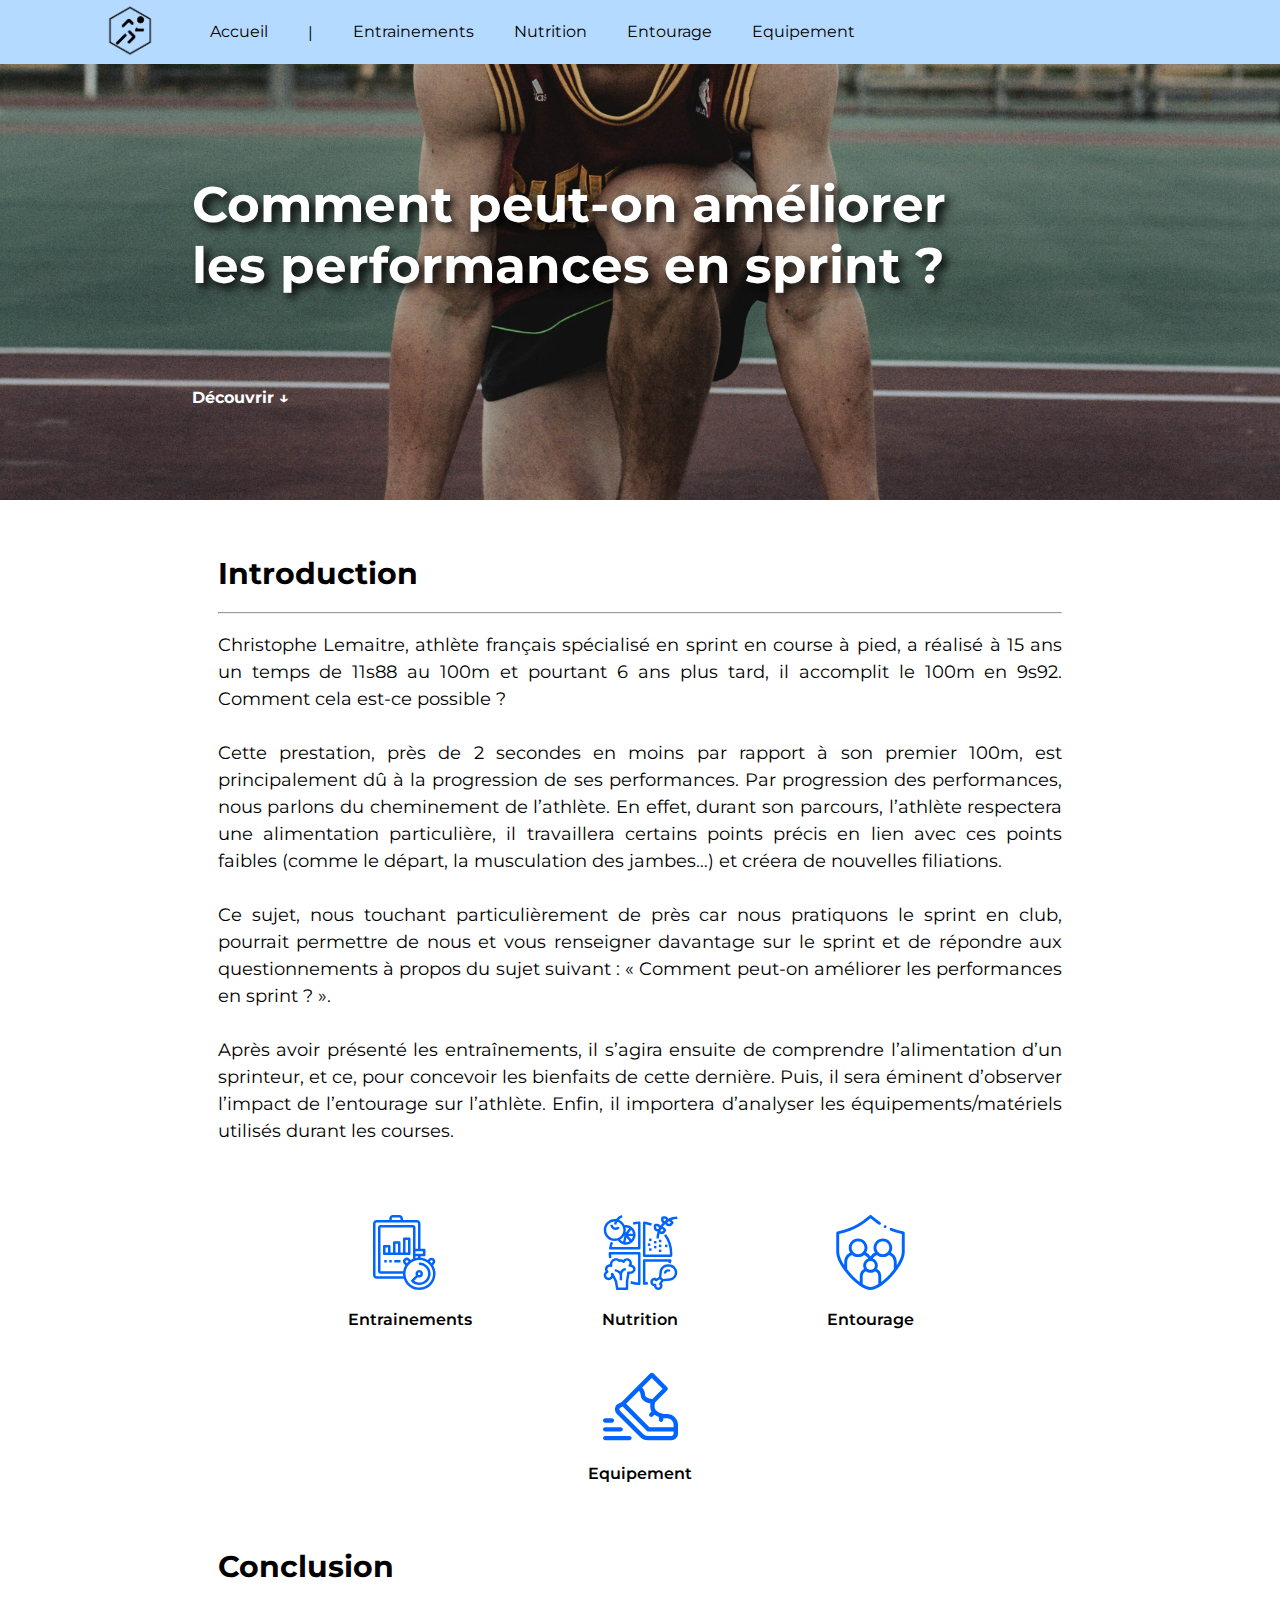
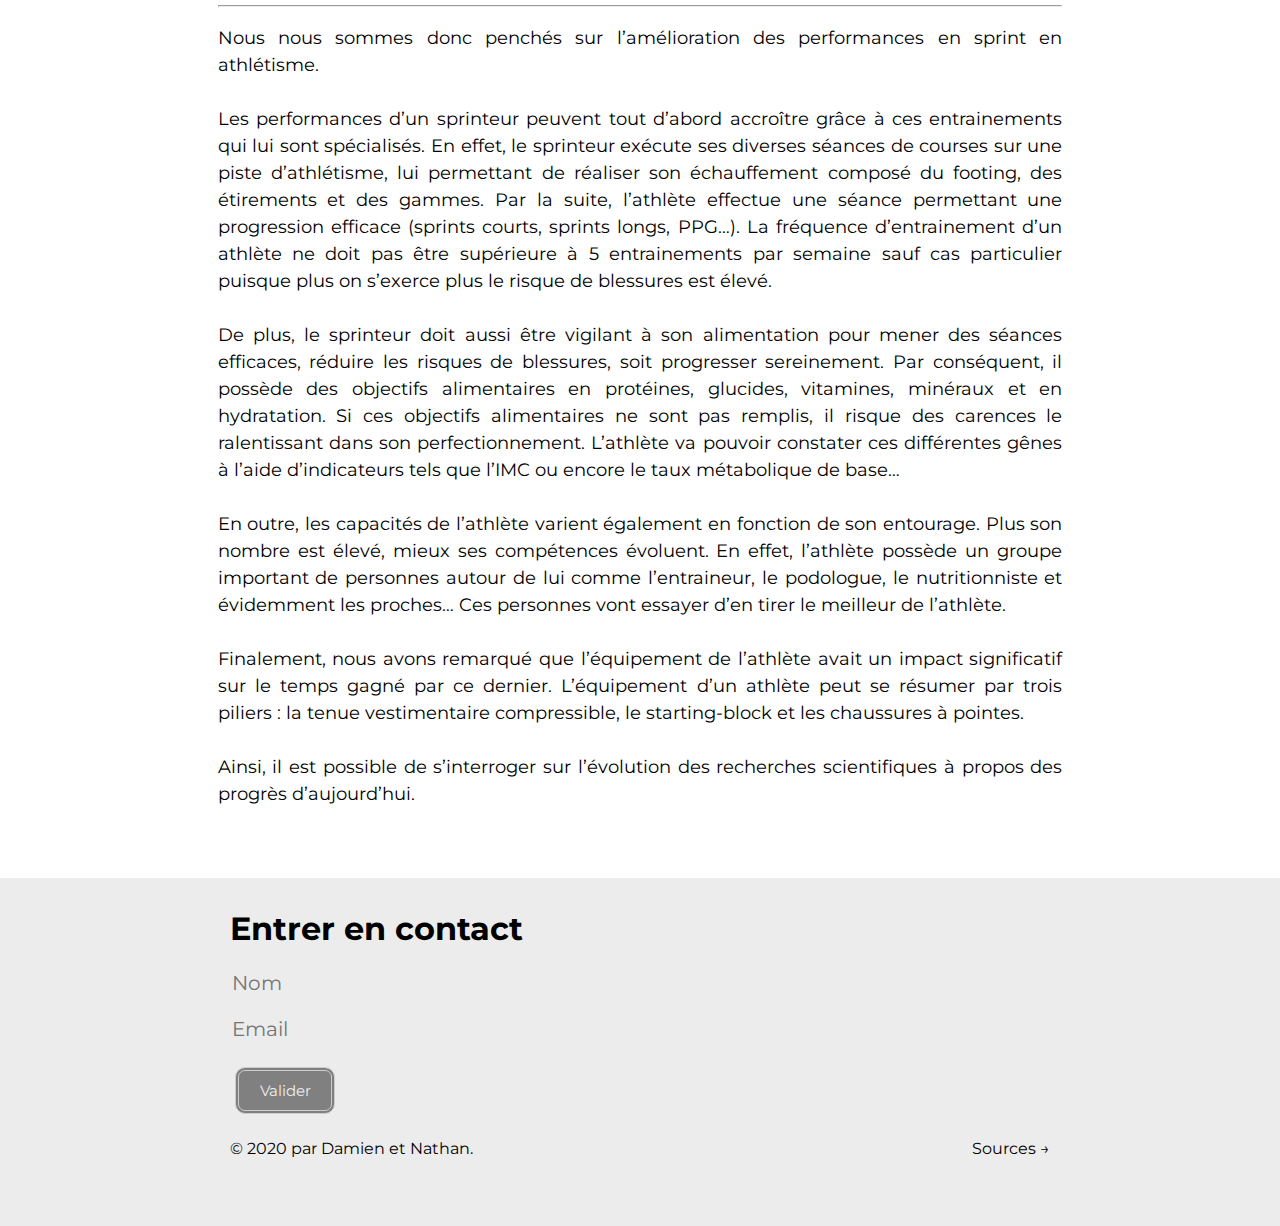
==== index.html @ 1afd2268 "Publish website" ====
<!DOCTYPE html>
<html lang="fr">

<head>
	<meta charset="UTF-8">
	<meta name="viewport" content="width=device-width, initial-scale=1.0">
	<title>TPE | Accueil</title>
	<link rel="stylesheet" href="assets/styles.css">
	<link rel="shortcut icon" type="image/png" href="https://www.icone-png.com/png/23/23352.png" />
</head>

<body>
	<section class="top-page">
		<div>
			<style>
				.top-page {
					background-image: url('images/banniere.jpg');
				}
			</style>
		</div>
		<header class="header">
			<a href="index.html"><img src="images/logo.png" alt="logo"></a>
			<nav class="nav">
				<li><a href="index.html" class="nav_title">Accueil</a></li>
				<li>|</li>
				<li><a href="entrainement.html" class="nav_title">Entrainements</a></li>
				<li><a href="nutrition.html" class="nav_title">Nutrition</a></li>
				<li><a href="entourage.html" class="nav_title">Entourage</a></li>
				<li><a href="equipement.html" class="nav_title">Equipement</a></li>
			</nav>
		</header>
		<div class="mitop">
			<h1 class="big-title">
				Comment peut-on améliorer les performances en sprint ?
			</h1>
			<a class="scroll-down" href="#debut"><b>Découvrir ↓</b></a>
		</div>
	</section>
	<div id="debut"></div>
	<section class="contenu">
		<section class="introduction">
			<h2>Introduction</h2>
			<hr>
			<p class="paragraphe">
				Christophe Lemaitre, athlète français spécialisé en sprint en course à pied, a réalisé à 15 ans un temps
				de 11s88 au 100m et pourtant 6 ans plus tard, il accomplit le 100m en 9s92.
				Comment cela est-ce possible ? <br><br>
				Cette prestation, près de 2 secondes en moins par rapport à son premier 100m, est principalement dû à la
				progression de ses performances.
				Par progression des performances, nous parlons du cheminement de l’athlète.
				En effet, durant son parcours, l’athlète respectera une alimentation particulière, il travaillera
				certains points précis en lien avec ces points faibles (comme le départ, la musculation des jambes…) et
				créera de nouvelles filiations. <br><br>
				Ce sujet, nous touchant particulièrement de près car nous pratiquons le sprint en club, pourrait
				permettre de nous et vous renseigner davantage sur le sprint et de répondre aux questionnements à propos
				du sujet suivant : « Comment peut-on améliorer les performances en sprint ? ».<br><br>
				Après avoir présenté les entraînements, il s’agira ensuite de comprendre l’alimentation d’un sprinteur,
				et ce, pour concevoir les bienfaits de cette dernière.
				Puis, il sera éminent d’observer l’impact de l’entourage sur l’athlète.
				Enfin, il importera d’analyser les équipements/matériels utilisés durant les courses.
			</p>
			<section class="big-partie">

				<a class="title" href="entrainement.html">
					<div class="partie-item">
						<img src="images/training.svg" class="icon" height="75px">
						<p class="partie-details">Entrainements</p>
					</div>
				</a>

				<a class="title" href="nutrition.html">
					<div class="partie-item">
						<img src="images/nutrition.svg" class="icon" height="75px">
						<p class="partie-details">Nutrition</p>
					</div>
				</a>

				<a class="title" href="entourage.html">
					<div class="partie-item">
						<img src="images/family.svg" class="icon" height="75px">
						<p class="partie-details">Entourage</p>
					</div>
				</a>

				<a class="title" href="equipement.html">
					<div class="partie-item">
						<img src="images/running.svg" class="icon" height="75px">
						<p class="partie-details">Equipement</p>
					</div>
				</a>
			</section>
			<div id="conclusion"></div>
			<h2>Conclusion</h2>
			<hr>
			<p class="paragraphe">
				Nous nous sommes donc penchés sur l’amélioration des performances en sprint en athlétisme.
				<br><br>
				Les performances d’un sprinteur peuvent tout d’abord accroître grâce à ces entrainements qui lui sont
				spécialisés.
				En effet, le sprinteur exécute ses diverses séances de courses sur une piste d’athlétisme, lui
				permettant de réaliser son échauffement composé du footing, des étirements et des gammes.
				Par la suite, l’athlète effectue une séance permettant une progression efficace (sprints courts, sprints
				longs, PPG…).
				La fréquence d’entrainement d’un athlète ne doit pas être supérieure à 5 entrainements par semaine sauf
				cas particulier puisque plus on s’exerce plus le risque de blessures est élevé.
				<br><br>
				De plus, le sprinteur doit aussi être vigilant à son alimentation pour mener des séances efficaces,
				réduire les risques de blessures, soit progresser sereinement.
				Par conséquent, il possède des objectifs alimentaires en protéines, glucides, vitamines, minéraux et en
				hydratation.
				Si ces objectifs alimentaires ne sont pas remplis, il risque des carences le ralentissant dans son
				perfectionnement.
				L’athlète va pouvoir constater ces différentes gênes à l’aide d’indicateurs tels que l’IMC ou encore le
				taux métabolique de base…
				<br><br>
				En outre, les capacités de l’athlète varient également en fonction de son entourage.
				Plus son nombre est élevé, mieux ses compétences évoluent.
				En effet, l’athlète possède un groupe important de personnes autour de lui comme l’entraineur, le
				podologue, le nutritionniste et évidemment les proches…
				Ces personnes vont essayer d’en tirer le meilleur de l’athlète.
				<br><br>
				Finalement, nous avons remarqué que l’équipement de l’athlète avait un impact significatif sur le temps
				gagné par ce dernier.
				L’équipement d’un athlète peut se résumer par trois piliers : la tenue vestimentaire compressible, le
				starting-block et les chaussures à pointes.
				<br><br>
				Ainsi, il est possible de s’interroger sur l’évolution des recherches scientifiques à propos des progrès
				d’aujourd’hui.

			</p>

		</section>
	</section>
	<footer>
		<section>
			<h1>Entrer en contact</h1>
			<form method="#" action="#">
				<div class=contact-half>
					<input type="text" name="name" id="name" placeholder="Nom" autocomplete="off" />
				</div>
				<div class=contact-half>
					<input type="email" name="email" id="email" placeholder="Email" autocomplete="off" />
				</div>
				<div class=contact-half>
					<button type="submit">Valider</button>
				</div>
			</form>
		</section>
		<p>&copy; 2020 par Damien et Nathan.<a href="sources.html" class="sources">Sources →</a>
			<p>
	</footer>
</body>

</html>
---- assets/styles.css ----
/* Importation des polices */
@import url(https://fonts.googleapis.com/css2?family=Montserrat:wght@100;200;300;400;500;600;700;800;900&display=swap);
@import url(https://fonts.googleapis.com/css2?family=Abril+Fatface&display=swap);

/* Ensemble */
* {
    font-family: 'Montserrat';
}

html {
    scroll-behavior: smooth;
}

body {
    margin: 0 auto;
}

h2 {
    margin-top: 20px;
    font-size: 30px;
}

h3 {
    font-size: 21px;
    margin-top: 30px;
    text-decoration: underline;
}

h4 {
    font-size: 17px;
}

footer {
    background-color: #ececec;
    height: 200px;
    margin-top: 70px;
    padding-top: 10px;
    padding-bottom: 3%;
    padding-left: 18%;
    padding-right: 18%;
    min-height: 300px;
}

h2 a {
    text-decoration: none;
    color: black;
    transition: 0.3s;
}

h2 a:hover {
    color: black;
    text-decoration: none;
    transition: 0.3s;
    transform: scale(1.1)translate(-50%, -50%);
    text-shadow: 1px -1px 0 darkgrey, 1px -2px 0 darkgrey, 1px -3px 0 darkgrey,
        1px -4px 0 darkgrey, 1px -5px 0 darkgrey, 1px -6px 0 darkgrey, 1px -7px 0 darkgrey,
        1px -8px 0 darkgrey, 5px -13px 15px darkgrey, 5px -13px 25px #808080;
}

/* tete de page */
section.top-page {
    background-position: bottom;
    background-attachment: fixed;
    background-repeat: no-repeat;
    background-size: cover;
    height: 500px;
}

header.header {
    display: flex;
    align-items: center;
    background-color: rgb(181, 218, 255);
    padding-left: 100px;
    min-width: 100%;
    position: fixed;
    z-index: 10;
}

header.header img {
    width: 60px;
}

section.top-page header nav li span {
    color: rgb(50, 50, 50);
    font-size: 20px;
}



/* tete de page */
.mitop {
    position: relative;
    padding-top: 11%;
    padding-bottom: 6%;
}

.big-title {
    display: flex;
    z-index: 1;
    justify-content: center;
    text-align: left;
    color: white;
    font-size: 50px;
    font-family: 'Montserrat', cursive;
    font-weight: 700;
    width: 60%;
    margin-left: 15%;
    text-shadow: 0.1em 0.1em 0.2em black
}

.scroll-down {
    color: white;
    text-decoration: none;
    position: absolute;
    bottom: 0;
    margin-left: 15%;
}

/* navbar */
header nav li {
    padding-left: 20%;
    padding-right: 20%;
}

header nav.nav {
    display: flex;
    justify-content: space-between;
    align-items: center;
    list-style: none;
    width: 100px;
    height: 60px;
    margin-left: 30px;
}

.nav_title {
    color: black;
    text-decoration: none;
}

.nav_title:after {
    content: '';
    display: block;
    margin: auto;
    height: 2px;
    width: 0;
    background: transparent;
    transition: width .5s ease, background-color .5s ease;
}

.nav_title:hover:after {
    width: 100%;
    background: black;
}

header nav.bar {
    color: rgb(50, 50, 50);
}

/*Partie*/
/* Grand titre */
.big-partie {
    display: flex;
    flex-wrap: wrap;
    justify-content: center;
    margin-top: 50px;
    margin-bottom: 50px;
}

.title {
    text-decoration: none;
    color: black;
}

/* Box (index.html) */
.partie-item {
    display: flex;
    margin-left: 20px;
    margin-right: 20px;
    padding-top: 20px;
    align-items: center;
    flex-direction: column;
    border-radius: 10px;

}

.partie-item:hover {
    transition: 0.3s;
    color: rgb(0, 100, 255);
    border-left: 8px solid rgb(0, 100, 255);
    box-shadow: 0 14px 28px rgba(0, 0, 0, 0.25), 0 10px 10px rgba(0, 0, 0, 0.22);
}

.partie-details {
    font-weight: 600;
    width: 190px;
    text-align: center;
}

/* contenu */
section.contenu {
    line-height: 27px;
    margin-left: 17%;
    margin-right: 17%;
    margin-top: 60px;
}

section.contenu .paragraphe {
    font-size: 18px;
    text-align: justify;
}

.formule{
    font-size: 18px;
    text-align: justify;
    font-family: Georgia;
}

.liste {
    font-size: 18px;
    text-align: justify;
    padding-left: 30px;
}

.description {
    height: 270px;
}

.image_droite {
    display: inline;
    float: right;
    vertical-align: middle;
    margin-left: 30px;
    margin-top: 15px
}

.image_gauche {
    display: inline;
    float: left;
    vertical-align: middle;
    margin-right: 30px;
    margin-top: 15px
}

.contact-half {
    margin-bottom: 20px;
}

iframe {
    margin-bottom: 20px;
}

.sources {
    float: right;
    color: black;
    flex: 1;
    text-decoration: none;
    background-image: linear-gradient(to right, black 0, black 100%);
    background-position: 0 1.05em;
    background-size: 0 100%;
    background-repeat: no-repeat;
    transition: background 0.3s;
}

.sources:hover {
    background-image: linear-gradient(to right, black 0, black 100%);
    background-size: 90% 90%;
}

input {
    width: 350px;
    font-size: 20px;
    border: 0;
    background-color: transparent;
    outline: 0;
    box-shadow: 0px 0px 0px transparent;
    transition: box-shadow 200ms
}

input:focus {
    box-shadow: 0px 2px 0px rgb(98, 177, 230);
}

button {
    display: inline-block;
    background-color: grey;
    border-radius: 10px;
    border: 4px double #cccccc;
    color: #eeeeee;
    text-align: center;
    font-size: 15px;
    padding: 10px;
    width: 100px;
    -webkit-transition: all 0.5s;
    -moz-transition: all 0.5s;
    -o-transition: all 0.5s;
    transition: all 0.5s;
    cursor: pointer;
    margin: 5px;
}

button:hover {
    background-color: rgb(69, 159, 219);
}

.button_end {
    text-decoration: none;
    background: #0059ff;
    color: #ffffff;
    cursor: pointer;
    font-size: 1em;
    padding: 0.5rem;
    border: 0;
    transition: all 0.5s;
    border-radius: 0px;
    width: auto;
    position: relative;
}

.button_end:hover {
    background: #00944a;
    transition: all 0.5s;
    border-radius: 10px;
    box-shadow: 0px 6px 15px #00ff5561;
}
.button_end:hover::after {
    opacity: 1;
    transition: all 0.5s;
}

.information {
    display: flex;
    padding: 20px;
    text-align: justify;
    border: 1px groove;
    border-radius: 10px;
    background-color: #00b3ff62;
    border-color: black;
}

.receipe {
    display: flex;
    flex-direction: column;
    text-align: center;
    height: auto;
    width: 60%;
    min-width: 300px;
}

.receipe:hover>.titre {
    background-color: rgb(32, 0, 119);
    transition-duration: .5s;
}

.titre {
    border-top-right-radius: 40px;
    border-top-left-radius: 40px;
    background-color: rgb(55, 0, 255);
    color: white;
    text-align: center;
    transition-duration: .5s;
}

.aliment {
    background-color: rgb(211, 211, 211);
    padding: 20px;
    padding: 0 auto;
}

.tableau,
.tableau th,
.tableau td {
    padding: 10px;
    border: 1px solid black;
    border-collapse: collapse;
}

.tableau th {
    background-color: #8da014af;
}

.tableau td {
    background-color: rgba(170, 168, 168, 0.371);
}

.card {
    position: relative;
    margin-top: 50px;
    padding-left: 10px;
    padding: 10px;
    clip-path: circle(4% at 3% 15%);
    transition: all ease-in-out .4s;
    background-color: #39ff64;
}
    
.card__infoicon{
    opacity: 1;
    position: absolute;
    top: 29px;
    left: 24px;
    color: #000000;
    transition: ease-out .4s;
    }

.card__title {
    margin-left: 50px;
    line-height: 2;
}

.card p {
    margin: 20px;
    line-height: 1.6;
}

.card:focus{
    clip-path: circle(75%);
    border-radius: 20px;
    box-shadow: 0px 3px 9px rgba(0, 0, 0, 0.12), 0px 3px 18px rgba(0, 0, 0, 0.08);
    background: #a7a7a7;
    outline:none;
}

.card:focus > .card__infoicon{
    opacity: 0;
}

.hypertexte {
    text-decoration: none;
    color: red;
}

.hypertexte:hover {
    text-decoration: underline;
    font-weight: bold;
    color: purple;
}

.legende{
    font-size: 18px;
}
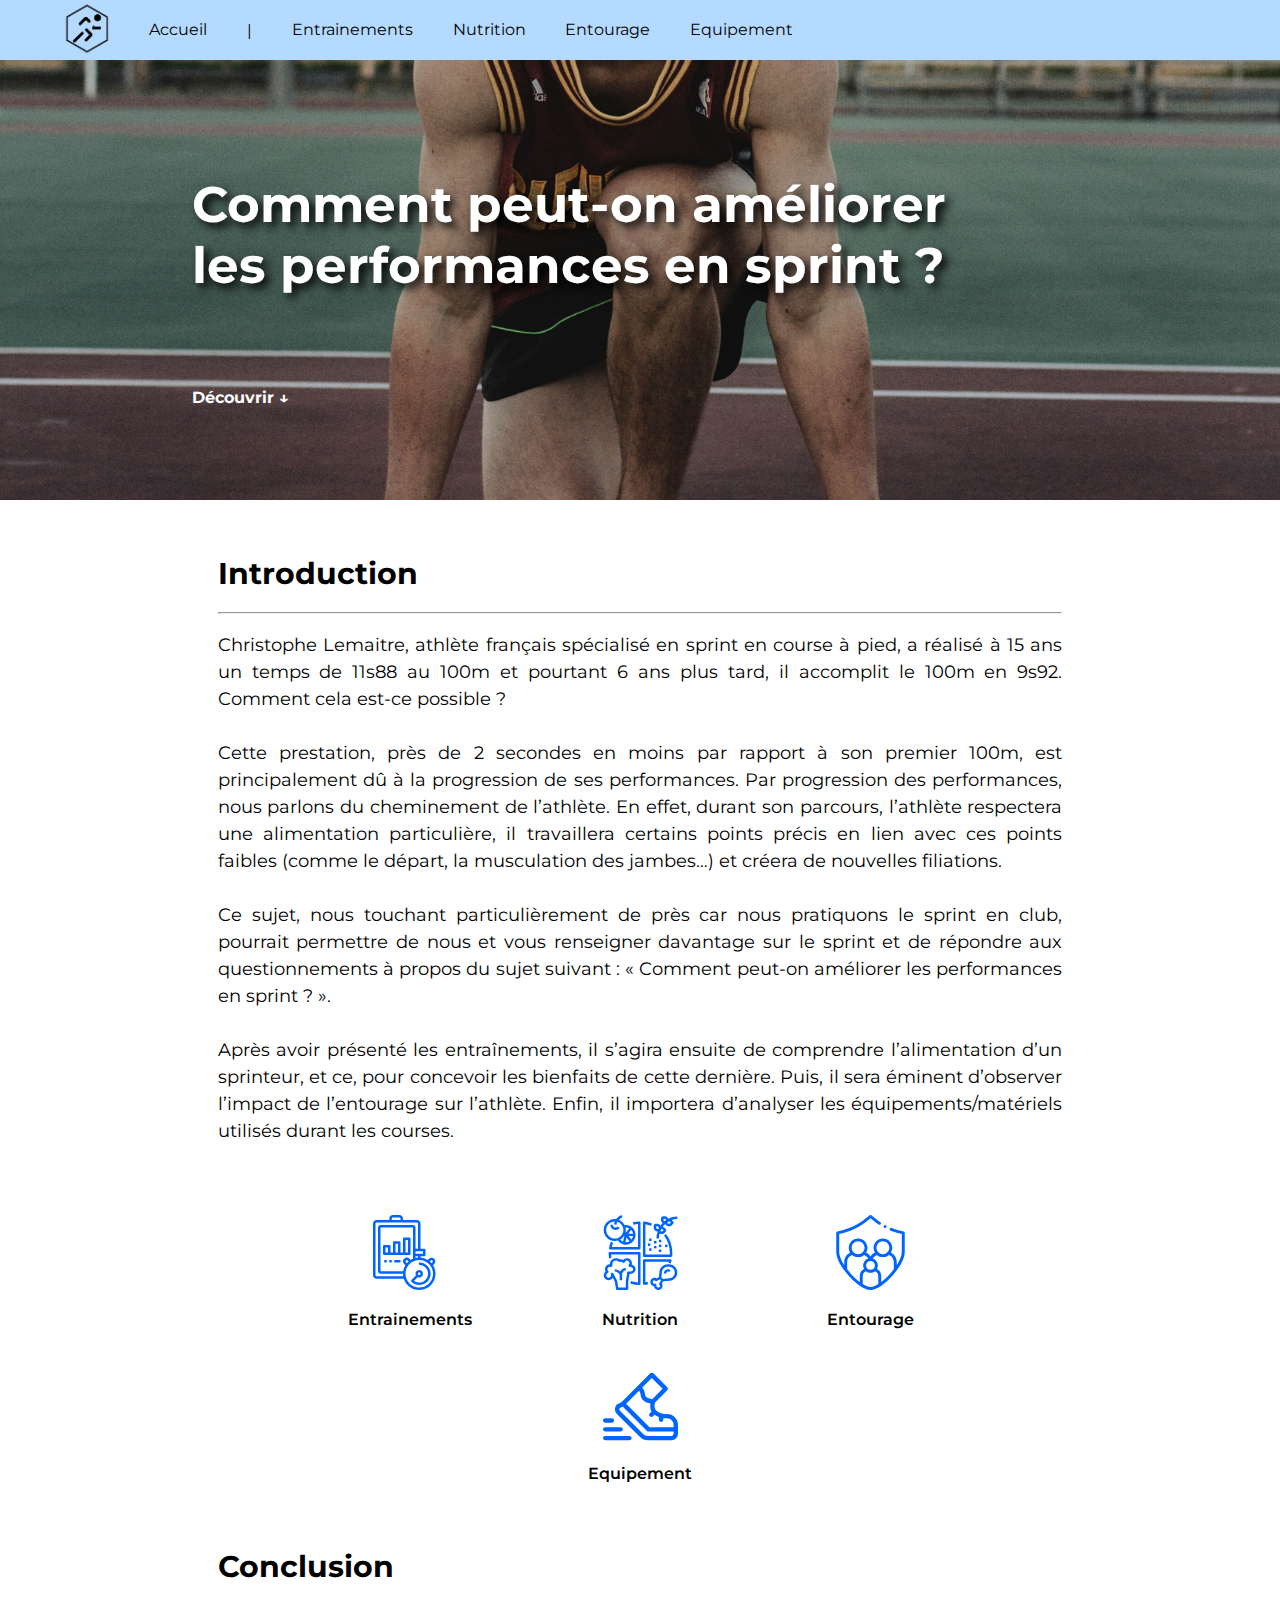
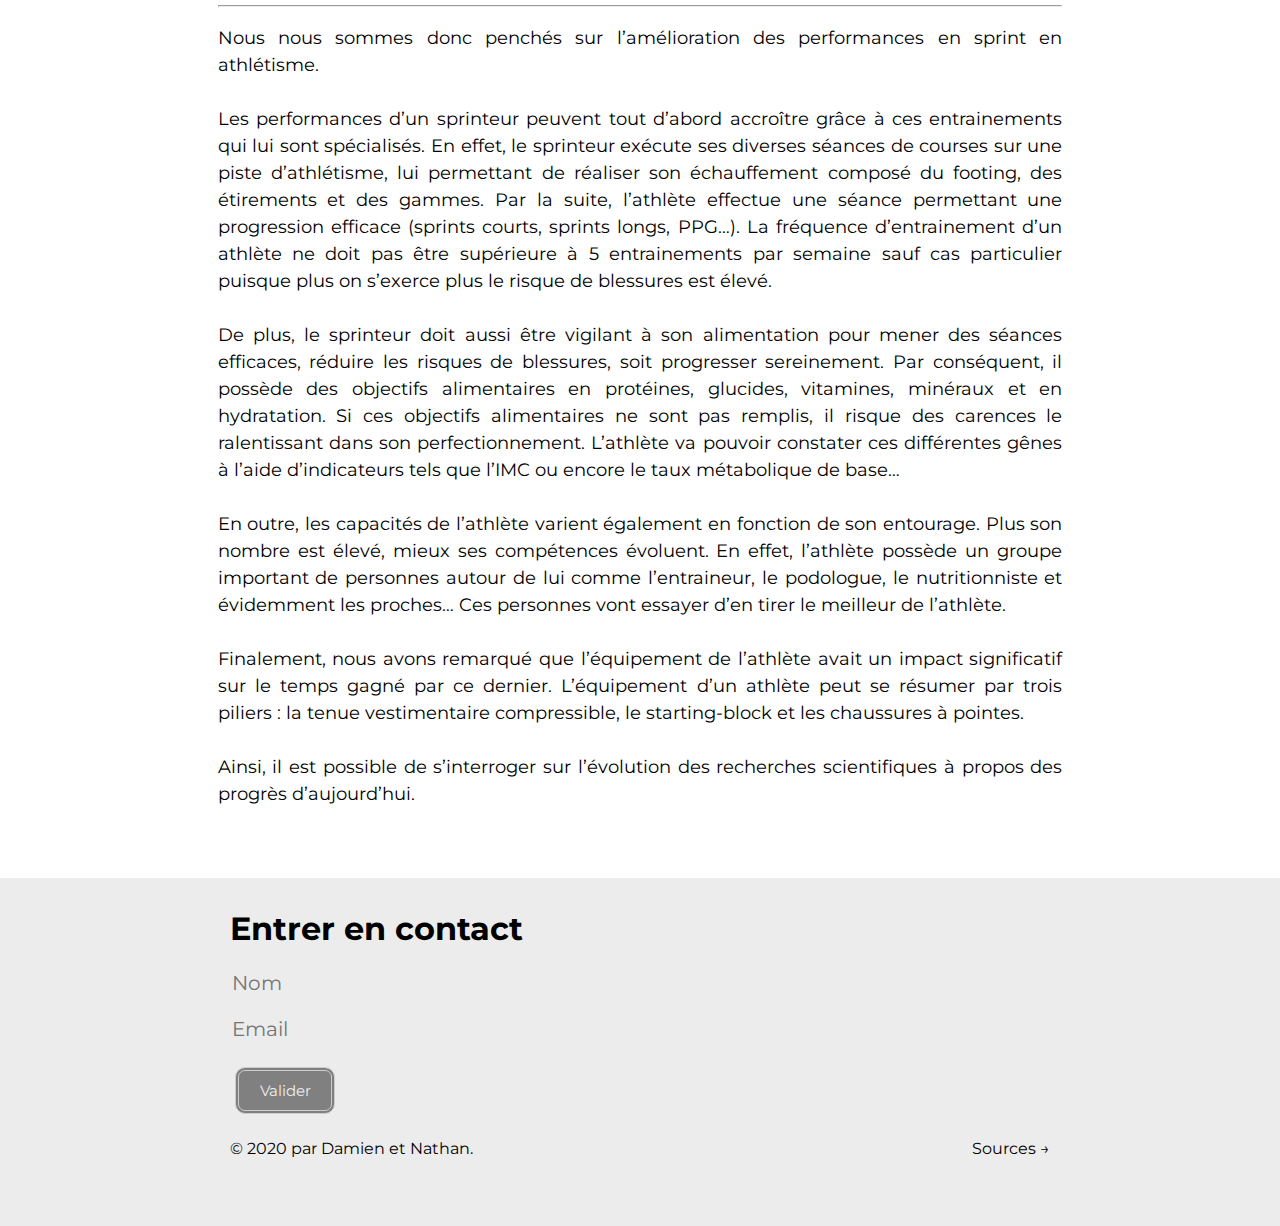
==== commit b22cf117: "NavBar + correction de bug responsive" ====
--- a/index.html
+++ b/index.html
@@ -19,8 +19,8 @@
 			</style>
 		</div>
 		<header class="header">
-			<a href="index.html"><img src="images/logo.png" alt="logo"></a>
 			<nav class="nav">
+				<a href="index.html"><img src="images/logo.png" alt="logo"></a>
 				<li><a href="index.html" class="nav_title">Accueil</a></li>
 				<li>|</li>
 				<li><a href="entrainement.html" class="nav_title">Entrainements</a></li>
--- a/assets/styles.css
+++ b/assets/styles.css
@@ -70,10 +70,11 @@
     display: flex;
     align-items: center;
     background-color: rgb(181, 218, 255);
-    padding-left: 100px;
-    min-width: 100%;
+    padding-left: 45px;
+    width: 100%;
     position: fixed;
     z-index: 10;
+    overflow-y: scroll;
 }
 
 header.header img {
@@ -118,18 +119,18 @@
 
 /* navbar */
 header nav li {
-    padding-left: 20%;
-    padding-right: 20%;
+    padding-left: 1%;
+    padding-right: 1%;
 }
 
 header nav.nav {
     display: flex;
-    justify-content: space-between;
+    justify-content: space-around;
     align-items: center;
     list-style: none;
-    width: 100px;
+    width: 100%;
     height: 60px;
-    margin-left: 30px;
+    margin-right: 40%;
 }
 
 .nav_title {
@@ -222,7 +223,8 @@
 }
 
 .description {
-    height: 270px;
+    height: 295px;
+    width: 100%;
 }
 
 .image_droite {
